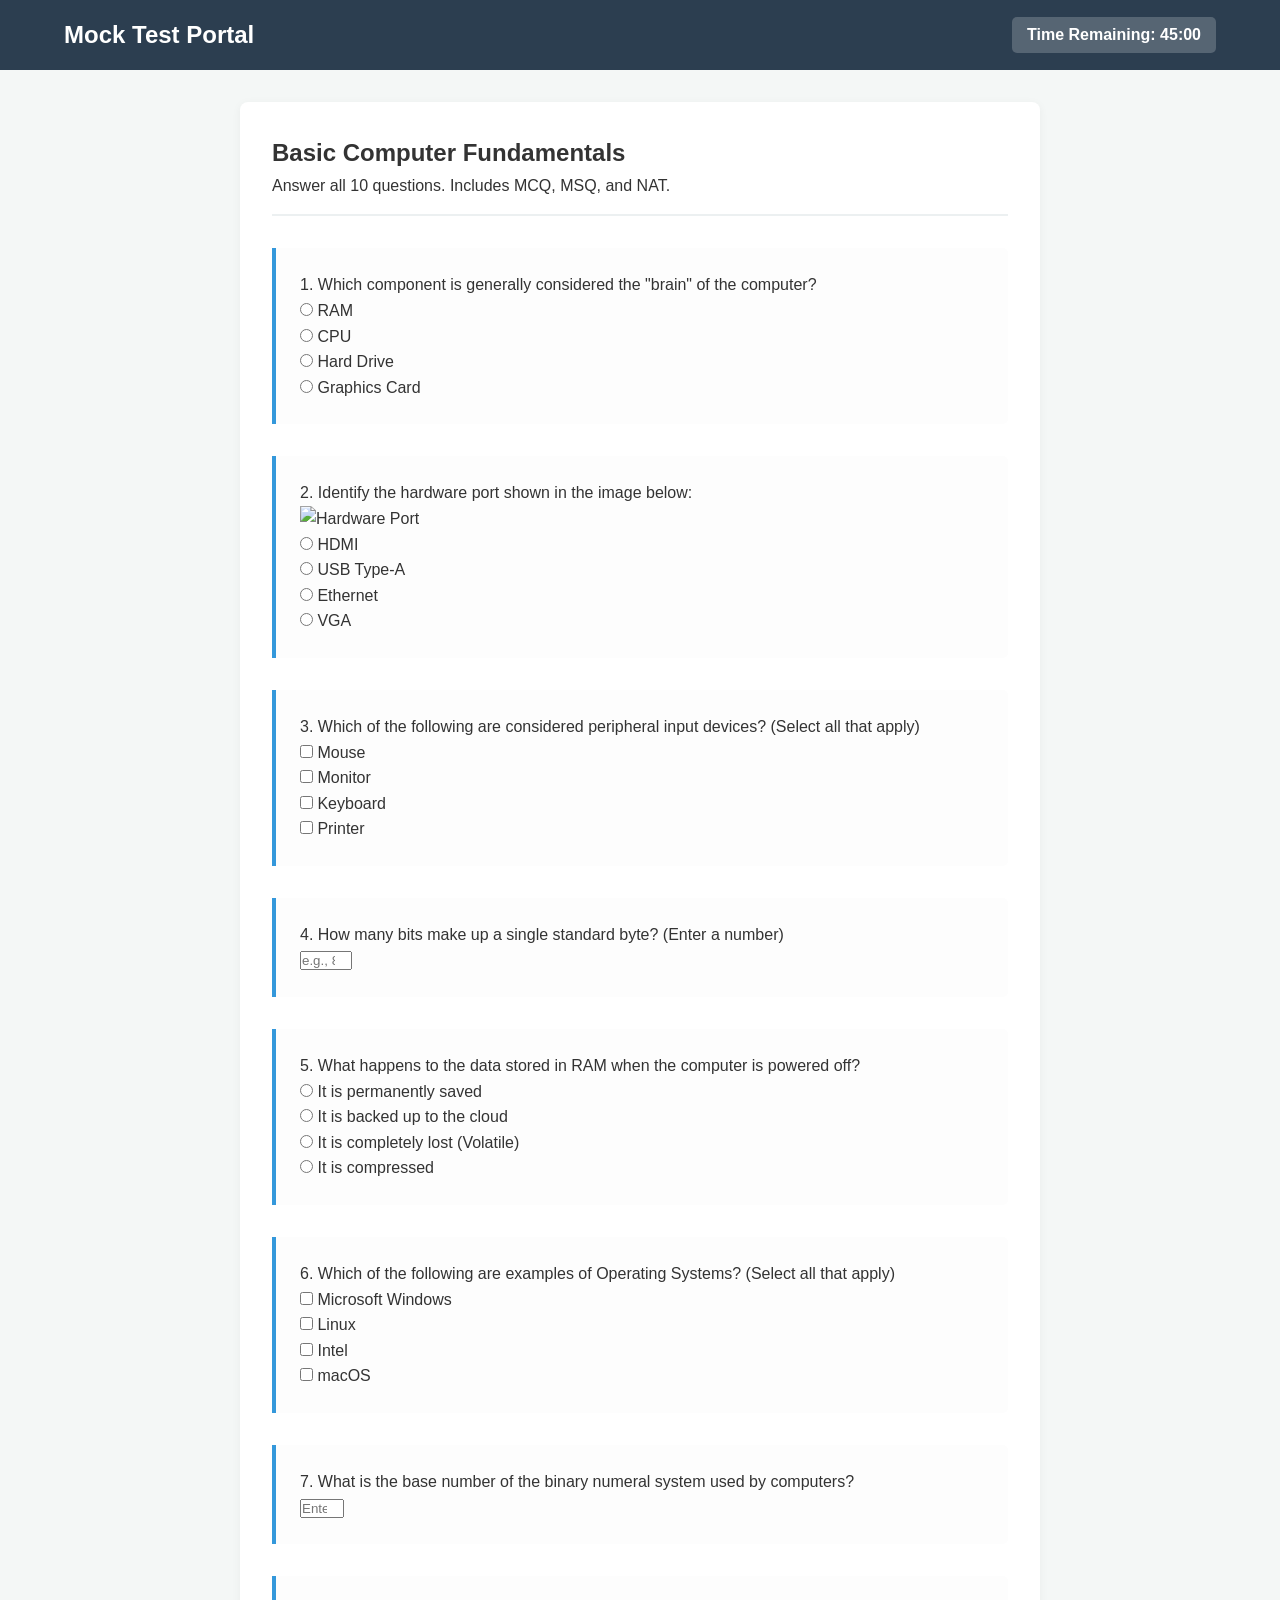
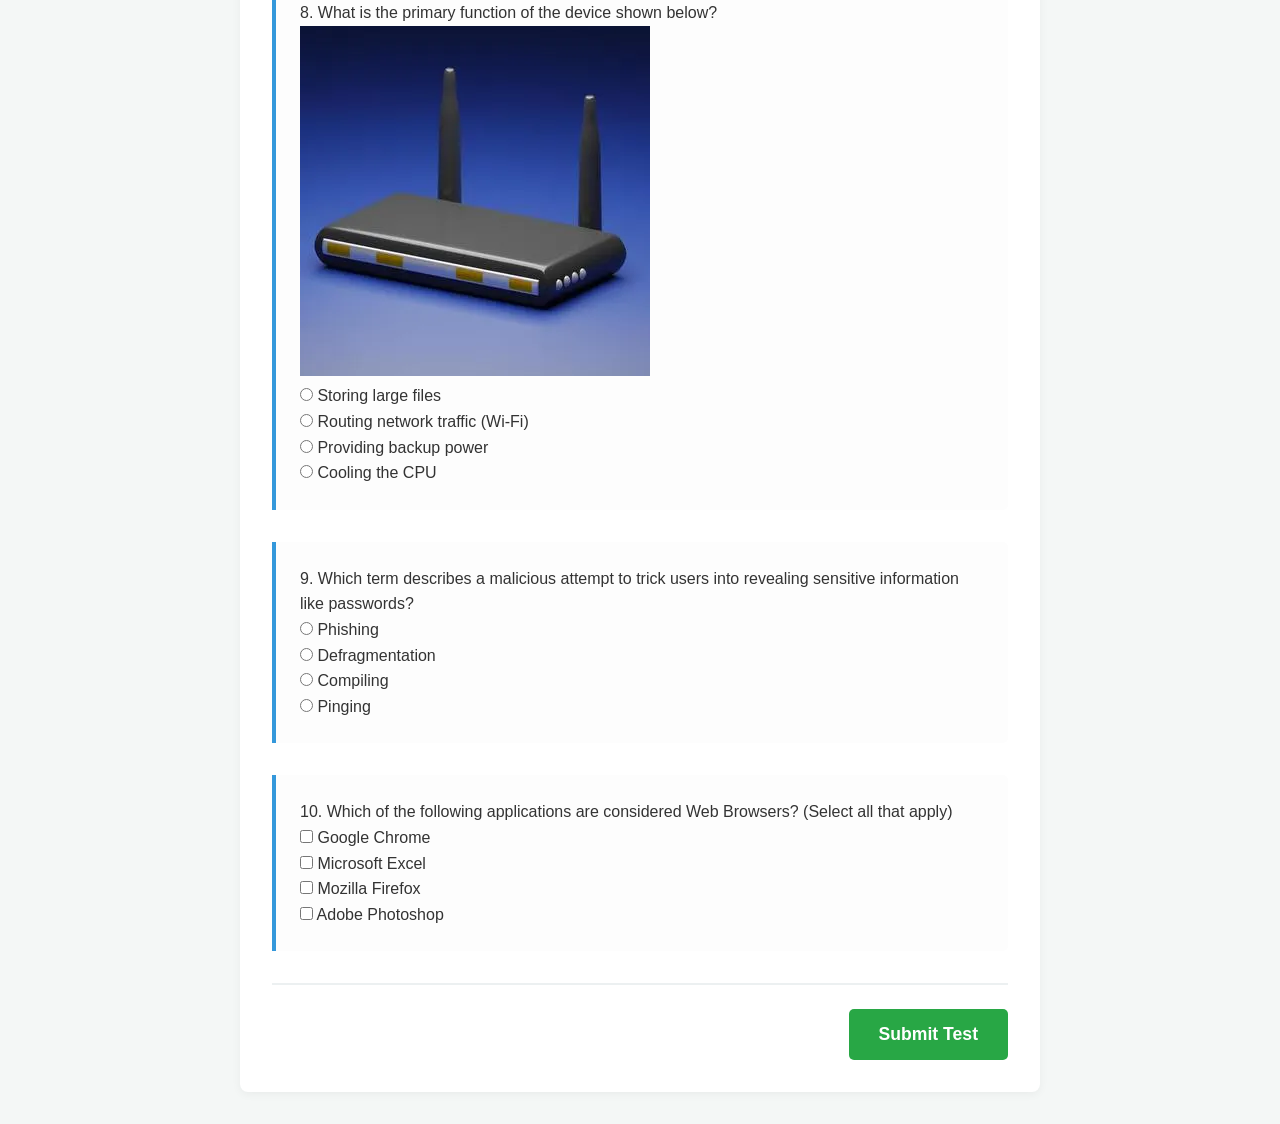
==== test.html @ dec820d0 "Add files via upload" ====
<!DOCTYPE html>
<html lang="en">
<head>
    <meta charset="UTF-8">
    <meta name="viewport" content="width=device-width, initial-scale=1.0">
    <title>Mock Test - Examination</title>
    <link rel="stylesheet" href="global.css">
    <link rel="stylesheet" href="test.css">
</head>
<body>
    <header>
        <h1>Mock Test Portal</h1>
        <div class="timer">Time Remaining: <span>45:00</span></div>
    </header>

    <main>
       <form action="success.html" method="GET" class="test-form">
    
    <div class="test-header">
        <h2>Basic Computer Fundamentals</h2>
        <p>Answer all 10 questions. Includes MCQ, MSQ, and NAT.</p>
    </div>

    <div class="question-block">
        <p class="question-text">1. Which component is generally considered the "brain" of the computer?</p>
        <div class="options">
            <label><input type="radio" name="q1" value="ram" required> RAM</label><br>
            <label><input type="radio" name="q1" value="cpu"> CPU</label><br>
            <label><input type="radio" name="q1" value="hdd"> Hard Drive</label><br>
            <label><input type="radio" name="q1" value="gpu"> Graphics Card</label>
        </div>
    </div>

    <div class="question-block">
        <p class="question-text">2. Identify the hardware port shown in the image below:</p>
        <img src="https://imgs.search.brave.com/tpo0Ki5lKqRsKRYlmw-vgVL7bQdy_P7aDTziPIEVPKI/rs:fit:500:0:1:0/g:ce/aHR0cHM6Ly90aHVt/YnMuZHJlYW1zdGlt/ZS5jb20vYi9tYWNy/by1oZG1pLXBvcnQt/MTQxNjYwMzAuanBn" alt="Hardware Port" class="question-img">
        <div class="options">
            <label><input type="radio" name="q2" value="hdmi" required> HDMI</label><br>
            <label><input type="radio" name="q2" value="usb"> USB Type-A</label><br>
            <label><input type="radio" name="q2" value="ethernet"> Ethernet</label><br>
            <label><input type="radio" name="q2" value="vga"> VGA</label>
        </div>
    </div>

    <div class="question-block">
        <p class="question-text">3. Which of the following are considered peripheral input devices? (Select all that apply)</p>
        <div class="options">
            <label><input type="checkbox" name="q3_a" value="mouse"> Mouse</label><br>
            <label><input type="checkbox" name="q3_b" value="monitor"> Monitor</label><br>
            <label><input type="checkbox" name="q3_c" value="keyboard"> Keyboard</label><br>
            <label><input type="checkbox" name="q3_d" value="printer"> Printer</label>
        </div>
    </div>

    <div class="question-block">
        <p class="question-text">4. How many bits make up a single standard byte? (Enter a number)</p>
        <div class="options">
            <input type="number" name="q4" min="1" max="100" placeholder="e.g., 8" required class="nat-input">
        </div>
    </div>

    <div class="question-block">
        <p class="question-text">5. What happens to the data stored in RAM when the computer is powered off?</p>
        <div class="options">
            <label><input type="radio" name="q5" value="saved" required> It is permanently saved</label><br>
            <label><input type="radio" name="q5" value="cloud"> It is backed up to the cloud</label><br>
            <label><input type="radio" name="q5" value="lost"> It is completely lost (Volatile)</label><br>
            <label><input type="radio" name="q5" value="compressed"> It is compressed</label>
        </div>
    </div>

    <div class="question-block">
        <p class="question-text">6. Which of the following are examples of Operating Systems? (Select all that apply)</p>
        <div class="options">
            <label><input type="checkbox" name="q6_a" value="windows"> Microsoft Windows</label><br>
            <label><input type="checkbox" name="q6_b" value="linux"> Linux</label><br>
            <label><input type="checkbox" name="q6_c" value="intel"> Intel</label><br>
            <label><input type="checkbox" name="q6_d" value="macos"> macOS</label>
        </div>
    </div>

    <div class="question-block">
        <p class="question-text">7. What is the base number of the binary numeral system used by computers?</p>
        <div class="options">
            <input type="number" name="q7" min="1" max="16" placeholder="Enter integer" required class="nat-input">
        </div>
    </div>

    <div class="question-block">
        <p class="question-text">8. What is the primary function of the device shown below?</p>
        <img src="router.webp" alt="Wi-Fi Router" class="question-img">
        <div class="options">
            <label><input type="radio" name="q8" value="storage" required> Storing large files</label><br>
            <label><input type="radio" name="q8" value="network"> Routing network traffic (Wi-Fi)</label><br>
            <label><input type="radio" name="q8" value="power"> Providing backup power</label><br>
            <label><input type="radio" name="q8" value="cooling"> Cooling the CPU</label>
        </div>
    </div>

    <div class="question-block">
        <p class="question-text">9. Which term describes a malicious attempt to trick users into revealing sensitive information like passwords?</p>
        <div class="options">
            <label><input type="radio" name="q9" value="phishing" required> Phishing</label><br>
            <label><input type="radio" name="q9" value="defrag"> Defragmentation</label><br>
            <label><input type="radio" name="q9" value="compile"> Compiling</label><br>
            <label><input type="radio" name="q9" value="ping"> Pinging</label>
        </div>
    </div>

    <div class="question-block">
        <p class="question-text">10. Which of the following applications are considered Web Browsers? (Select all that apply)</p>
        <div class="options">
            <label><input type="checkbox" name="q10_a" value="chrome"> Google Chrome</label><br>
            <label><input type="checkbox" name="q10_b" value="excel"> Microsoft Excel</label><br>
            <label><input type="checkbox" name="q10_c" value="firefox"> Mozilla Firefox</label><br>
            <label><input type="checkbox" name="q10_d" value="photoshop"> Adobe Photoshop</label>
        </div>
    </div>

    <div class="form-actions" style="margin-top: 30px; text-align: right;">
        <button type="submit" class="btn-primary" style="padding: 15px 30px; font-size: 1.1rem; background-color: #28a745; color: white; border: none; border-radius: 5px; cursor: pointer;">Submit Test</button>
    </div>
 </form>
    </main>
</body>
</html>
---- global.css ----
/* global.css */
* {
    margin: 0;
    padding: 0;
    box-sizing: border-box;
    font-family: 'Segoe UI', Tahoma, Geneva, Verdana, sans-serif;
}

body {
    background-color: #f4f7f6;
    color: #333;
    line-height: 1.6;
}

header {
    background-color: #2c3e50;
    color: white;
    padding: 1rem 5%;
    display: flex;
    justify-content: space-between;
    align-items: center;
}

header h1 {
    font-size: 1.5rem;
}

.btn-primary {
    display: inline-block;
    background-color: #3498db;
    color: white;
    padding: 10px 20px;
    text-decoration: none;
    border: none;
    border-radius: 5px;
    font-weight: bold;
    cursor: pointer;
    transition: background-color 0.3s ease;
}

.btn-primary:hover {
    background-color: #2980b9;
}

main {
    padding: 2rem 5%;
    max-width: 1200px;
    margin: 0 auto;
}
---- test.css ----
/* test.css */
.timer {
    font-weight: bold;
    background: rgba(255,255,255,0.2);
    padding: 5px 15px;
    border-radius: 5px;
}

.test-form {
    background: white;
    padding: 2rem;
    border-radius: 8px;
    box-shadow: 0 2px 10px rgba(0,0,0,0.05);
    max-width: 800px;
    margin: 0 auto;
}

.test-header {
    border-bottom: 2px solid #ecf0f1;
    margin-bottom: 2rem;
    padding-bottom: 1rem;
}

.question-block {
    border: none;
    margin-bottom: 2rem;
    padding: 1.5rem;
    background: #fdfdfd;
    border-left: 4px solid #3498db;
    border-radius: 0 5px 5px 0;
}

.question-block legend {
    font-weight: bold;
    font-size: 1.1rem;
    color: #2c3e50;
    margin-bottom: 1rem;
}

.option {
    margin-bottom: 0.8rem;
    display: flex;
    align-items: center;
}

.option input[type="radio"] {
    margin-right: 10px;
    cursor: pointer;
    width: 18px;
    height: 18px;
}

.option label {
    cursor: pointer;
    font-size: 1rem;
    color: #444;
}

.option:hover {
    background-color: #f1f8ff;
    padding: 5px;
    border-radius: 4px;
    margin-left: -5px;
}

.form-actions {
    text-align: right;
    margin-top: 2rem;
    border-top: 2px solid #ecf0f1;
    padding-top: 1.5rem;
}
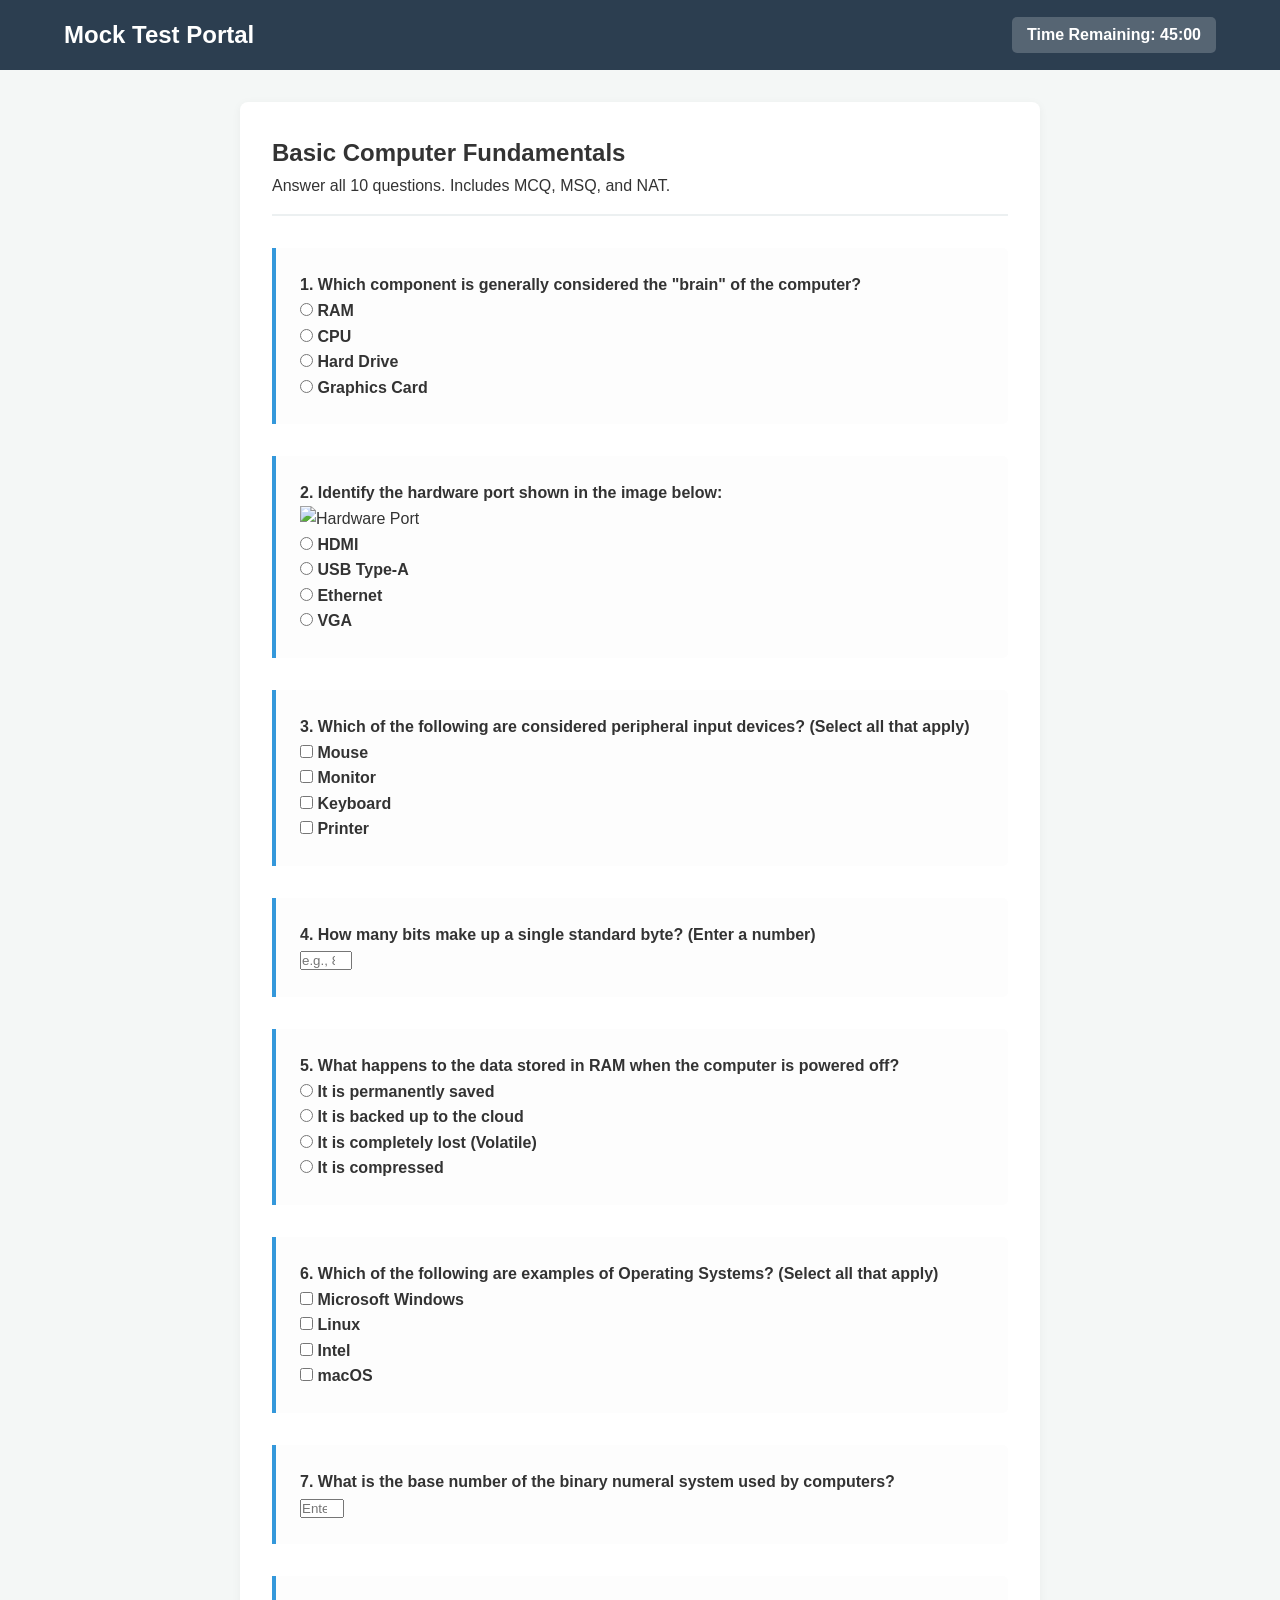
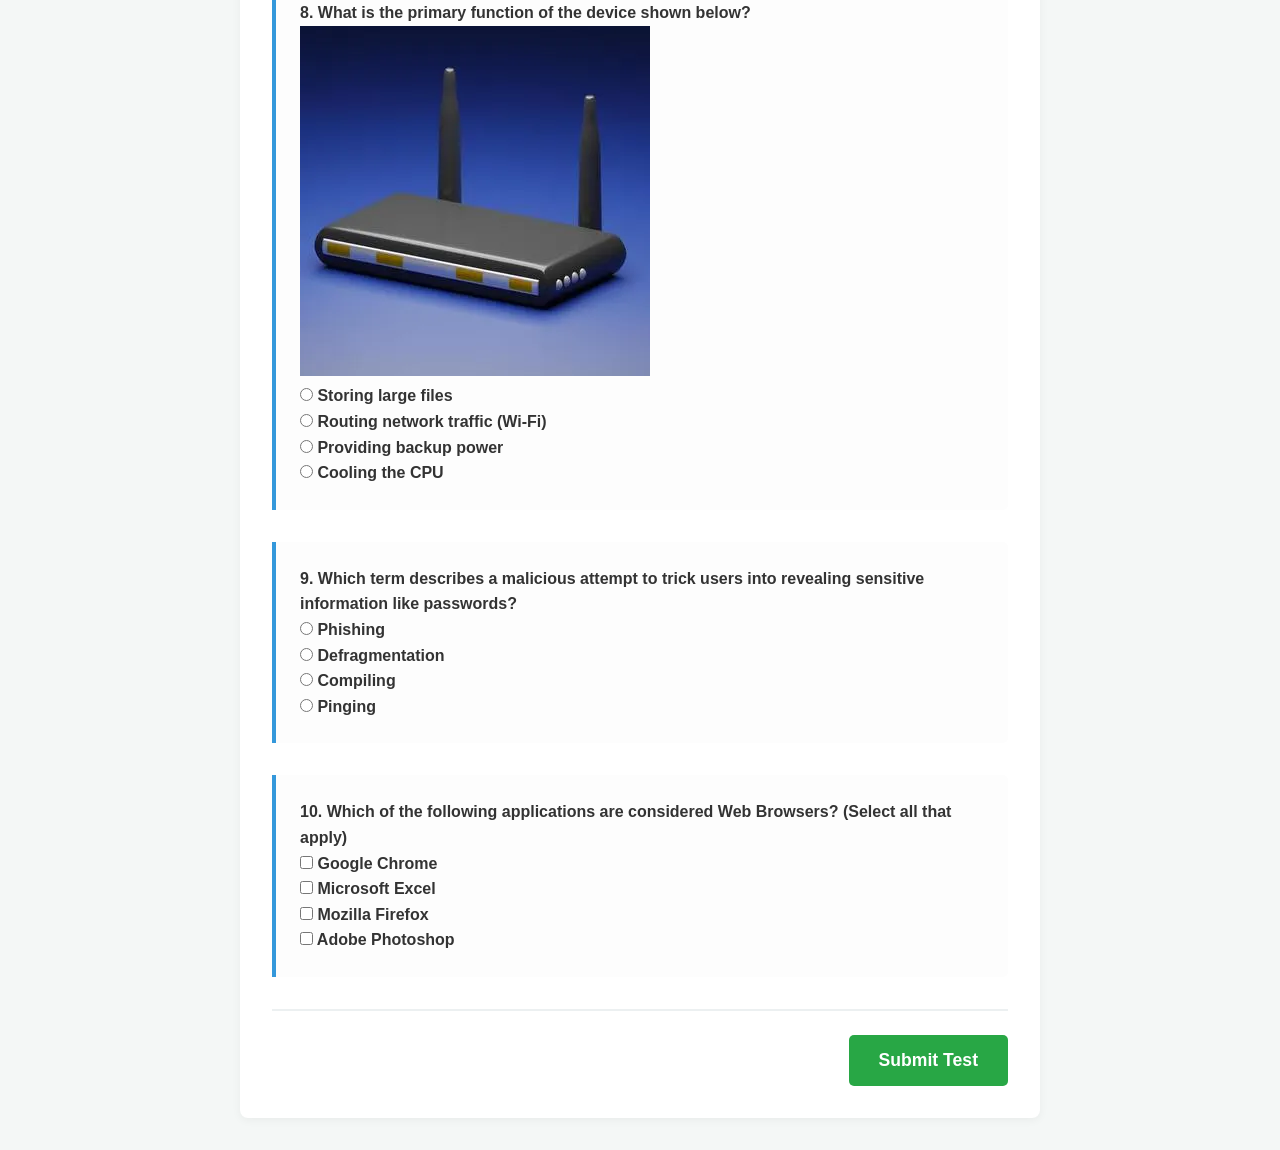
==== commit afc620e7: "Update test.html Bold to all questions and options" ====
--- a/test.html
+++ b/test.html
@@ -6,6 +6,13 @@
     <title>Mock Test - Examination</title>
     <link rel="stylesheet" href="global.css">
     <link rel="stylesheet" href="test.css">
+    <style>
+        /* This is the proper way to bold multiple elements globally */
+        .question-text, 
+        .options label {
+            font-weight: bold;
+        }
+    </style>
 </head>
 <body>
     <header>
@@ -123,4 +130,4 @@
  </form>
     </main>
 </body>
-</html>+</html>
